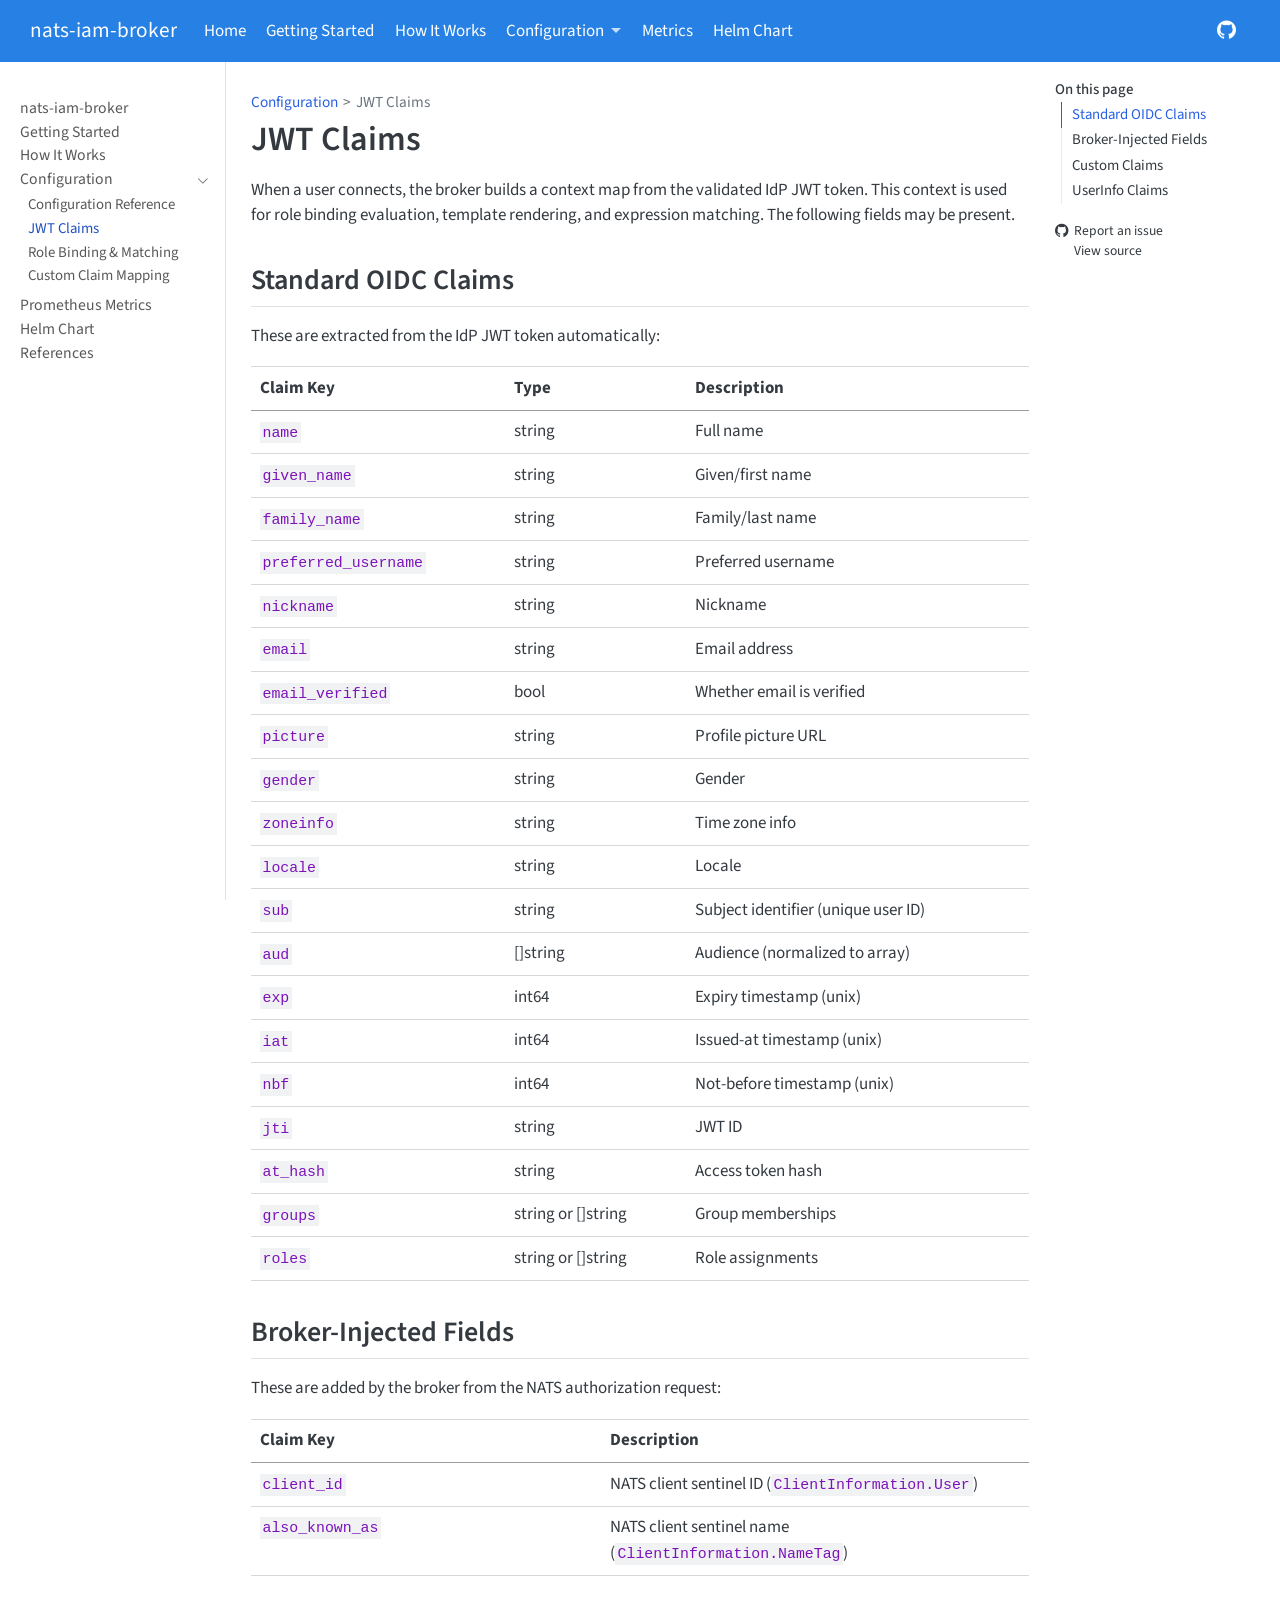
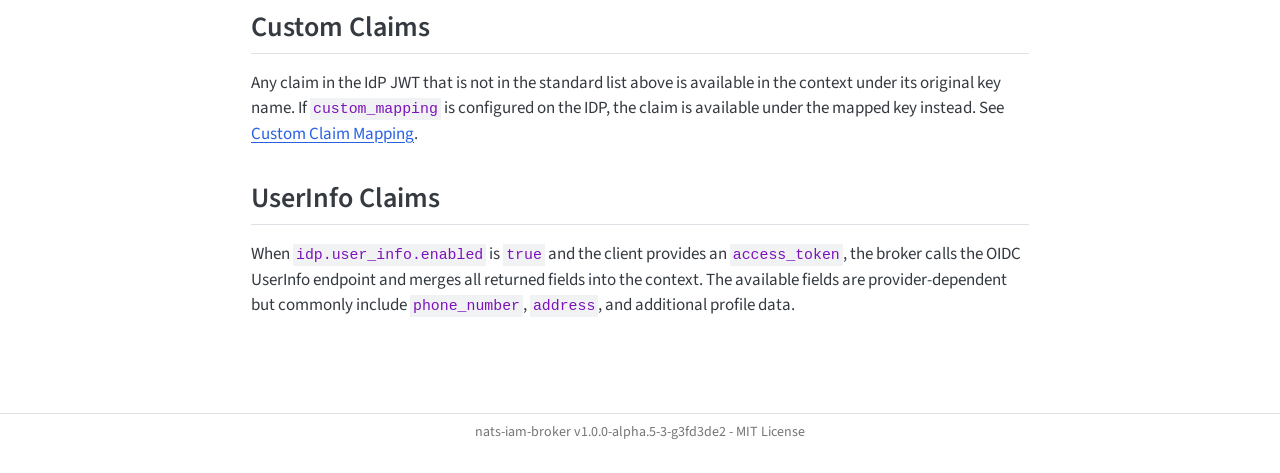
==== claims.html @ 00e57e37 "Built site for gh-pages" ====
<!DOCTYPE html>
<html xmlns="http://www.w3.org/1999/xhtml" lang="en" xml:lang="en"><head>

<meta charset="utf-8">
<meta name="generator" content="quarto-1.8.27">

<meta name="viewport" content="width=device-width, initial-scale=1.0, user-scalable=yes">


<title>JWT Claims – nats-iam-broker</title>
<style>
code{white-space: pre-wrap;}
span.smallcaps{font-variant: small-caps;}
div.columns{display: flex; gap: min(4vw, 1.5em);}
div.column{flex: auto; overflow-x: auto;}
div.hanging-indent{margin-left: 1.5em; text-indent: -1.5em;}
ul.task-list{list-style: none;}
ul.task-list li input[type="checkbox"] {
  width: 0.8em;
  margin: 0 0.8em 0.2em -1em; /* quarto-specific, see https://github.com/quarto-dev/quarto-cli/issues/4556 */ 
  vertical-align: middle;
}
</style>


<script src="site_libs/quarto-nav/quarto-nav.js"></script>
<script src="site_libs/quarto-nav/headroom.min.js"></script>
<script src="site_libs/clipboard/clipboard.min.js"></script>
<script src="site_libs/quarto-search/autocomplete.umd.js"></script>
<script src="site_libs/quarto-search/fuse.min.js"></script>
<script src="site_libs/quarto-search/quarto-search.js"></script>
<meta name="quarto:offset" content="./">
<script src="site_libs/quarto-html/quarto.js" type="module"></script>
<script src="site_libs/quarto-html/tabsets/tabsets.js" type="module"></script>
<script src="site_libs/quarto-html/axe/axe-check.js" type="module"></script>
<script src="site_libs/quarto-html/popper.min.js"></script>
<script src="site_libs/quarto-html/tippy.umd.min.js"></script>
<script src="site_libs/quarto-html/anchor.min.js"></script>
<link href="site_libs/quarto-html/tippy.css" rel="stylesheet">
<link href="site_libs/quarto-html/quarto-syntax-highlighting-ed96de9b727972fe78a7b5d16c58bf87.css" rel="stylesheet" id="quarto-text-highlighting-styles">
<script src="site_libs/bootstrap/bootstrap.min.js"></script>
<link href="site_libs/bootstrap/bootstrap-icons.css" rel="stylesheet">
<link href="site_libs/bootstrap/bootstrap-3ddb717d022fdf72ec60abd82aabce17.min.css" rel="stylesheet" append-hash="true" id="quarto-bootstrap" data-mode="light">
<script id="quarto-search-options" type="application/json">{
  "location": "navbar",
  "copy-button": false,
  "collapse-after": 3,
  "panel-placement": "end",
  "type": "overlay",
  "limit": 50,
  "keyboard-shortcut": [
    "f",
    "/",
    "s"
  ],
  "show-item-context": false,
  "language": {
    "search-no-results-text": "No results",
    "search-matching-documents-text": "matching documents",
    "search-copy-link-title": "Copy link to search",
    "search-hide-matches-text": "Hide additional matches",
    "search-more-match-text": "more match in this document",
    "search-more-matches-text": "more matches in this document",
    "search-clear-button-title": "Clear",
    "search-text-placeholder": "",
    "search-detached-cancel-button-title": "Cancel",
    "search-submit-button-title": "Submit",
    "search-label": "Search"
  }
}</script>


</head>

<body class="nav-sidebar docked nav-fixed quarto-light">

<div id="quarto-search-results"></div>
  <header id="quarto-header" class="headroom fixed-top">
    <nav class="navbar navbar-expand-lg " data-bs-theme="dark">
      <div class="navbar-container container-fluid">
      <div class="navbar-brand-container mx-auto">
    <a class="navbar-brand" href="./index.html">
    <span class="navbar-title">nats-iam-broker</span>
    </a>
  </div>
            <div id="quarto-search" class="" title="Search"></div>
          <button class="navbar-toggler" type="button" data-bs-toggle="collapse" data-bs-target="#navbarCollapse" aria-controls="navbarCollapse" role="menu" aria-expanded="false" aria-label="Toggle navigation" onclick="if (window.quartoToggleHeadroom) { window.quartoToggleHeadroom(); }">
  <span class="navbar-toggler-icon"></span>
</button>
          <div class="collapse navbar-collapse" id="navbarCollapse">
            <ul class="navbar-nav navbar-nav-scroll me-auto">
  <li class="nav-item">
    <a class="nav-link active" href="./index.html" aria-current="page"> 
<span class="menu-text">Home</span></a>
  </li>  
  <li class="nav-item">
    <a class="nav-link" href="./getting-started.html"> 
<span class="menu-text">Getting Started</span></a>
  </li>  
  <li class="nav-item">
    <a class="nav-link" href="./examples.html"> 
<span class="menu-text">How It Works</span></a>
  </li>  
  <li class="nav-item dropdown ">
    <a class="nav-link dropdown-toggle" href="#" id="nav-menu-configuration" role="link" data-bs-toggle="dropdown" aria-expanded="false">
 <span class="menu-text">Configuration</span>
    </a>
    <ul class="dropdown-menu" aria-labelledby="nav-menu-configuration">    
        <li>
    <a class="dropdown-item" href="./configuration.html">
 <span class="dropdown-text">Reference</span></a>
  </li>  
        <li>
    <a class="dropdown-item" href="./claims.html">
 <span class="dropdown-text">JWT Claims</span></a>
  </li>  
        <li>
    <a class="dropdown-item" href="./role-binding.html">
 <span class="dropdown-text">Role Binding &amp; Matching</span></a>
  </li>  
        <li>
    <a class="dropdown-item" href="./custom-claims.html">
 <span class="dropdown-text">Custom Claim Mapping</span></a>
  </li>  
    </ul>
  </li>
  <li class="nav-item">
    <a class="nav-link" href="./metrics.html"> 
<span class="menu-text">Metrics</span></a>
  </li>  
  <li class="nav-item">
    <a class="nav-link" href="./helm.html"> 
<span class="menu-text">Helm Chart</span></a>
  </li>  
</ul>
            <ul class="navbar-nav navbar-nav-scroll ms-auto">
  <li class="nav-item compact">
    <a class="nav-link" href="https://github.com/jr200/nats-iam-broker"> <i class="bi bi-github" role="img">
</i> 
<span class="menu-text"></span></a>
  </li>  
</ul>
          </div> <!-- /navcollapse -->
            <div class="quarto-navbar-tools">
</div>
      </div> <!-- /container-fluid -->
    </nav>
  <nav class="quarto-secondary-nav">
    <div class="container-fluid d-flex">
      <button type="button" class="quarto-btn-toggle btn" data-bs-toggle="collapse" role="button" data-bs-target=".quarto-sidebar-collapse-item" aria-controls="quarto-sidebar" aria-expanded="false" aria-label="Toggle sidebar navigation" onclick="if (window.quartoToggleHeadroom) { window.quartoToggleHeadroom(); }">
        <i class="bi bi-layout-text-sidebar-reverse"></i>
      </button>
        <nav class="quarto-page-breadcrumbs" aria-label="breadcrumb"><ol class="breadcrumb"><li class="breadcrumb-item"><a href="./configuration.html">Configuration</a></li><li class="breadcrumb-item"><a href="./claims.html">JWT Claims</a></li></ol></nav>
        <a class="flex-grow-1" role="navigation" data-bs-toggle="collapse" data-bs-target=".quarto-sidebar-collapse-item" aria-controls="quarto-sidebar" aria-expanded="false" aria-label="Toggle sidebar navigation" onclick="if (window.quartoToggleHeadroom) { window.quartoToggleHeadroom(); }">      
        </a>
    </div>
  </nav>
</header>
<!-- content -->
<div id="quarto-content" class="quarto-container page-columns page-rows-contents page-layout-article page-navbar">
<!-- sidebar -->
  <nav id="quarto-sidebar" class="sidebar collapse collapse-horizontal quarto-sidebar-collapse-item sidebar-navigation docked overflow-auto">
    <div class="sidebar-menu-container"> 
    <ul class="list-unstyled mt-1">
        <li class="sidebar-item">
  <div class="sidebar-item-container"> 
  <a href="./index.html" class="sidebar-item-text sidebar-link">
 <span class="menu-text">nats-iam-broker</span></a>
  </div>
</li>
        <li class="sidebar-item">
  <div class="sidebar-item-container"> 
  <a href="./getting-started.html" class="sidebar-item-text sidebar-link">
 <span class="menu-text">Getting Started</span></a>
  </div>
</li>
        <li class="sidebar-item">
  <div class="sidebar-item-container"> 
  <a href="./examples.html" class="sidebar-item-text sidebar-link">
 <span class="menu-text">How It Works</span></a>
  </div>
</li>
        <li class="sidebar-item sidebar-item-section">
      <div class="sidebar-item-container"> 
            <a class="sidebar-item-text sidebar-link text-start" data-bs-toggle="collapse" data-bs-target="#quarto-sidebar-section-1" role="navigation" aria-expanded="true">
 <span class="menu-text">Configuration</span></a>
          <a class="sidebar-item-toggle text-start" data-bs-toggle="collapse" data-bs-target="#quarto-sidebar-section-1" role="navigation" aria-expanded="true" aria-label="Toggle section">
            <i class="bi bi-chevron-right ms-2"></i>
          </a> 
      </div>
      <ul id="quarto-sidebar-section-1" class="collapse list-unstyled sidebar-section depth1 show">  
          <li class="sidebar-item">
  <div class="sidebar-item-container"> 
  <a href="./configuration.html" class="sidebar-item-text sidebar-link">
 <span class="menu-text">Configuration Reference</span></a>
  </div>
</li>
          <li class="sidebar-item">
  <div class="sidebar-item-container"> 
  <a href="./claims.html" class="sidebar-item-text sidebar-link active">
 <span class="menu-text">JWT Claims</span></a>
  </div>
</li>
          <li class="sidebar-item">
  <div class="sidebar-item-container"> 
  <a href="./role-binding.html" class="sidebar-item-text sidebar-link">
 <span class="menu-text">Role Binding &amp; Matching</span></a>
  </div>
</li>
          <li class="sidebar-item">
  <div class="sidebar-item-container"> 
  <a href="./custom-claims.html" class="sidebar-item-text sidebar-link">
 <span class="menu-text">Custom Claim Mapping</span></a>
  </div>
</li>
      </ul>
  </li>
        <li class="sidebar-item">
  <div class="sidebar-item-container"> 
  <a href="./metrics.html" class="sidebar-item-text sidebar-link">
 <span class="menu-text">Prometheus Metrics</span></a>
  </div>
</li>
        <li class="sidebar-item">
  <div class="sidebar-item-container"> 
  <a href="./helm.html" class="sidebar-item-text sidebar-link">
 <span class="menu-text">Helm Chart</span></a>
  </div>
</li>
        <li class="sidebar-item">
  <div class="sidebar-item-container"> 
  <a href="./references.html" class="sidebar-item-text sidebar-link">
 <span class="menu-text">References</span></a>
  </div>
</li>
    </ul>
    </div>
</nav>
<div id="quarto-sidebar-glass" class="quarto-sidebar-collapse-item" data-bs-toggle="collapse" data-bs-target=".quarto-sidebar-collapse-item"></div>
<!-- margin-sidebar -->
    <div id="quarto-margin-sidebar" class="sidebar margin-sidebar">
        <nav id="TOC" role="doc-toc" class="toc-active">
    <h2 id="toc-title">On this page</h2>
   
  <ul>
  <li><a href="#standard-oidc-claims" id="toc-standard-oidc-claims" class="nav-link active" data-scroll-target="#standard-oidc-claims">Standard OIDC Claims</a></li>
  <li><a href="#broker-injected-fields" id="toc-broker-injected-fields" class="nav-link" data-scroll-target="#broker-injected-fields">Broker-Injected Fields</a></li>
  <li><a href="#custom-claims" id="toc-custom-claims" class="nav-link" data-scroll-target="#custom-claims">Custom Claims</a></li>
  <li><a href="#userinfo-claims" id="toc-userinfo-claims" class="nav-link" data-scroll-target="#userinfo-claims">UserInfo Claims</a></li>
  </ul>
<div class="toc-actions"><ul><li><a href="https://github.com/jr200/nats-iam-broker/issues/new" class="toc-action"><i class="bi bi-github"></i>Report an issue</a></li><li><a href="https://github.com/jr200/nats-iam-broker/blob/main/claims.qmd" class="toc-action"><i class="bi empty"></i>View source</a></li></ul></div></nav>
    </div>
<!-- main -->
<main class="content" id="quarto-document-content">

<header id="title-block-header" class="quarto-title-block default"><nav class="quarto-page-breadcrumbs quarto-title-breadcrumbs d-none d-lg-block" aria-label="breadcrumb"><ol class="breadcrumb"><li class="breadcrumb-item"><a href="./configuration.html">Configuration</a></li><li class="breadcrumb-item"><a href="./claims.html">JWT Claims</a></li></ol></nav>
<div class="quarto-title">
<h1 class="title">JWT Claims</h1>
</div>



<div class="quarto-title-meta">

    
  
    
  </div>
  


</header>


<p>When a user connects, the broker builds a context map from the validated IdP JWT token. This context is used for role binding evaluation, template rendering, and expression matching. The following fields may be present.</p>
<section id="standard-oidc-claims" class="level2">
<h2 class="anchored" data-anchor-id="standard-oidc-claims">Standard OIDC Claims</h2>
<p>These are extracted from the IdP JWT token automatically:</p>
<table class="caption-top table">
<thead>
<tr class="header">
<th>Claim Key</th>
<th>Type</th>
<th>Description</th>
</tr>
</thead>
<tbody>
<tr class="odd">
<td><code>name</code></td>
<td>string</td>
<td>Full name</td>
</tr>
<tr class="even">
<td><code>given_name</code></td>
<td>string</td>
<td>Given/first name</td>
</tr>
<tr class="odd">
<td><code>family_name</code></td>
<td>string</td>
<td>Family/last name</td>
</tr>
<tr class="even">
<td><code>preferred_username</code></td>
<td>string</td>
<td>Preferred username</td>
</tr>
<tr class="odd">
<td><code>nickname</code></td>
<td>string</td>
<td>Nickname</td>
</tr>
<tr class="even">
<td><code>email</code></td>
<td>string</td>
<td>Email address</td>
</tr>
<tr class="odd">
<td><code>email_verified</code></td>
<td>bool</td>
<td>Whether email is verified</td>
</tr>
<tr class="even">
<td><code>picture</code></td>
<td>string</td>
<td>Profile picture URL</td>
</tr>
<tr class="odd">
<td><code>gender</code></td>
<td>string</td>
<td>Gender</td>
</tr>
<tr class="even">
<td><code>zoneinfo</code></td>
<td>string</td>
<td>Time zone info</td>
</tr>
<tr class="odd">
<td><code>locale</code></td>
<td>string</td>
<td>Locale</td>
</tr>
<tr class="even">
<td><code>sub</code></td>
<td>string</td>
<td>Subject identifier (unique user ID)</td>
</tr>
<tr class="odd">
<td><code>aud</code></td>
<td>[]string</td>
<td>Audience (normalized to array)</td>
</tr>
<tr class="even">
<td><code>exp</code></td>
<td>int64</td>
<td>Expiry timestamp (unix)</td>
</tr>
<tr class="odd">
<td><code>iat</code></td>
<td>int64</td>
<td>Issued-at timestamp (unix)</td>
</tr>
<tr class="even">
<td><code>nbf</code></td>
<td>int64</td>
<td>Not-before timestamp (unix)</td>
</tr>
<tr class="odd">
<td><code>jti</code></td>
<td>string</td>
<td>JWT ID</td>
</tr>
<tr class="even">
<td><code>at_hash</code></td>
<td>string</td>
<td>Access token hash</td>
</tr>
<tr class="odd">
<td><code>groups</code></td>
<td>string or []string</td>
<td>Group memberships</td>
</tr>
<tr class="even">
<td><code>roles</code></td>
<td>string or []string</td>
<td>Role assignments</td>
</tr>
</tbody>
</table>
</section>
<section id="broker-injected-fields" class="level2">
<h2 class="anchored" data-anchor-id="broker-injected-fields">Broker-Injected Fields</h2>
<p>These are added by the broker from the NATS authorization request:</p>
<table class="caption-top table">
<colgroup>
<col style="width: 45%">
<col style="width: 55%">
</colgroup>
<thead>
<tr class="header">
<th>Claim Key</th>
<th>Description</th>
</tr>
</thead>
<tbody>
<tr class="odd">
<td><code>client_id</code></td>
<td>NATS client sentinel ID (<code>ClientInformation.User</code>)</td>
</tr>
<tr class="even">
<td><code>also_known_as</code></td>
<td>NATS client sentinel name (<code>ClientInformation.NameTag</code>)</td>
</tr>
</tbody>
</table>
</section>
<section id="custom-claims" class="level2">
<h2 class="anchored" data-anchor-id="custom-claims">Custom Claims</h2>
<p>Any claim in the IdP JWT that is not in the standard list above is available in the context under its original key name. If <code>custom_mapping</code> is configured on the IDP, the claim is available under the mapped key instead. See <a href="./custom-claims.html">Custom Claim Mapping</a>.</p>
</section>
<section id="userinfo-claims" class="level2">
<h2 class="anchored" data-anchor-id="userinfo-claims">UserInfo Claims</h2>
<p>When <code>idp.user_info.enabled</code> is <code>true</code> and the client provides an <code>access_token</code>, the broker calls the OIDC UserInfo endpoint and merges all returned fields into the context. The available fields are provider-dependent but commonly include <code>phone_number</code>, <code>address</code>, and additional profile data.</p>


</section>

</main> <!-- /main -->
<script id="quarto-html-after-body" type="application/javascript">
  window.document.addEventListener("DOMContentLoaded", function (event) {
    const icon = "";
    const anchorJS = new window.AnchorJS();
    anchorJS.options = {
      placement: 'right',
      icon: icon
    };
    anchorJS.add('.anchored');
    const isCodeAnnotation = (el) => {
      for (const clz of el.classList) {
        if (clz.startsWith('code-annotation-')) {                     
          return true;
        }
      }
      return false;
    }
    const onCopySuccess = function(e) {
      // button target
      const button = e.trigger;
      // don't keep focus
      button.blur();
      // flash "checked"
      button.classList.add('code-copy-button-checked');
      var currentTitle = button.getAttribute("title");
      button.setAttribute("title", "Copied!");
      let tooltip;
      if (window.bootstrap) {
        button.setAttribute("data-bs-toggle", "tooltip");
        button.setAttribute("data-bs-placement", "left");
        button.setAttribute("data-bs-title", "Copied!");
        tooltip = new bootstrap.Tooltip(button, 
          { trigger: "manual", 
            customClass: "code-copy-button-tooltip",
            offset: [0, -8]});
        tooltip.show();    
      }
      setTimeout(function() {
        if (tooltip) {
          tooltip.hide();
          button.removeAttribute("data-bs-title");
          button.removeAttribute("data-bs-toggle");
          button.removeAttribute("data-bs-placement");
        }
        button.setAttribute("title", currentTitle);
        button.classList.remove('code-copy-button-checked');
      }, 1000);
      // clear code selection
      e.clearSelection();
    }
    const getTextToCopy = function(trigger) {
      const outerScaffold = trigger.parentElement.cloneNode(true);
      const codeEl = outerScaffold.querySelector('code');
      for (const childEl of codeEl.children) {
        if (isCodeAnnotation(childEl)) {
          childEl.remove();
        }
      }
      return codeEl.innerText;
    }
    const clipboard = new window.ClipboardJS('.code-copy-button:not([data-in-quarto-modal])', {
      text: getTextToCopy
    });
    clipboard.on('success', onCopySuccess);
    if (window.document.getElementById('quarto-embedded-source-code-modal')) {
      const clipboardModal = new window.ClipboardJS('.code-copy-button[data-in-quarto-modal]', {
        text: getTextToCopy,
        container: window.document.getElementById('quarto-embedded-source-code-modal')
      });
      clipboardModal.on('success', onCopySuccess);
    }
      var localhostRegex = new RegExp(/^(?:http|https):\/\/localhost\:?[0-9]*\//);
      var mailtoRegex = new RegExp(/^mailto:/);
        var filterRegex = new RegExp("https:\/\/jr200\.github\.io\/nats-iam-broker\/");
      var isInternal = (href) => {
          return filterRegex.test(href) || localhostRegex.test(href) || mailtoRegex.test(href);
      }
      // Inspect non-navigation links and adorn them if external
     var links = window.document.querySelectorAll('a[href]:not(.nav-link):not(.navbar-brand):not(.toc-action):not(.sidebar-link):not(.sidebar-item-toggle):not(.pagination-link):not(.no-external):not([aria-hidden]):not(.dropdown-item):not(.quarto-navigation-tool):not(.about-link)');
      for (var i=0; i<links.length; i++) {
        const link = links[i];
        if (!isInternal(link.href)) {
          // undo the damage that might have been done by quarto-nav.js in the case of
          // links that we want to consider external
          if (link.dataset.originalHref !== undefined) {
            link.href = link.dataset.originalHref;
          }
        }
      }
    function tippyHover(el, contentFn, onTriggerFn, onUntriggerFn) {
      const config = {
        allowHTML: true,
        maxWidth: 500,
        delay: 100,
        arrow: false,
        appendTo: function(el) {
            return el.parentElement;
        },
        interactive: true,
        interactiveBorder: 10,
        theme: 'quarto',
        placement: 'bottom-start',
      };
      if (contentFn) {
        config.content = contentFn;
      }
      if (onTriggerFn) {
        config.onTrigger = onTriggerFn;
      }
      if (onUntriggerFn) {
        config.onUntrigger = onUntriggerFn;
      }
      window.tippy(el, config); 
    }
    const noterefs = window.document.querySelectorAll('a[role="doc-noteref"]');
    for (var i=0; i<noterefs.length; i++) {
      const ref = noterefs[i];
      tippyHover(ref, function() {
        // use id or data attribute instead here
        let href = ref.getAttribute('data-footnote-href') || ref.getAttribute('href');
        try { href = new URL(href).hash; } catch {}
        const id = href.replace(/^#\/?/, "");
        const note = window.document.getElementById(id);
        if (note) {
          return note.innerHTML;
        } else {
          return "";
        }
      });
    }
    const xrefs = window.document.querySelectorAll('a.quarto-xref');
    const processXRef = (id, note) => {
      // Strip column container classes
      const stripColumnClz = (el) => {
        el.classList.remove("page-full", "page-columns");
        if (el.children) {
          for (const child of el.children) {
            stripColumnClz(child);
          }
        }
      }
      stripColumnClz(note)
      if (id === null || id.startsWith('sec-')) {
        // Special case sections, only their first couple elements
        const container = document.createElement("div");
        if (note.children && note.children.length > 2) {
          container.appendChild(note.children[0].cloneNode(true));
          for (let i = 1; i < note.children.length; i++) {
            const child = note.children[i];
            if (child.tagName === "P" && child.innerText === "") {
              continue;
            } else {
              container.appendChild(child.cloneNode(true));
              break;
            }
          }
          if (window.Quarto?.typesetMath) {
            window.Quarto.typesetMath(container);
          }
          return container.innerHTML
        } else {
          if (window.Quarto?.typesetMath) {
            window.Quarto.typesetMath(note);
          }
          return note.innerHTML;
        }
      } else {
        // Remove any anchor links if they are present
        const anchorLink = note.querySelector('a.anchorjs-link');
        if (anchorLink) {
          anchorLink.remove();
        }
        if (window.Quarto?.typesetMath) {
          window.Quarto.typesetMath(note);
        }
        if (note.classList.contains("callout")) {
          return note.outerHTML;
        } else {
          return note.innerHTML;
        }
      }
    }
    for (var i=0; i<xrefs.length; i++) {
      const xref = xrefs[i];
      tippyHover(xref, undefined, function(instance) {
        instance.disable();
        let url = xref.getAttribute('href');
        let hash = undefined; 
        if (url.startsWith('#')) {
          hash = url;
        } else {
          try { hash = new URL(url).hash; } catch {}
        }
        if (hash) {
          const id = hash.replace(/^#\/?/, "");
          const note = window.document.getElementById(id);
          if (note !== null) {
            try {
              const html = processXRef(id, note.cloneNode(true));
              instance.setContent(html);
            } finally {
              instance.enable();
              instance.show();
            }
          } else {
            // See if we can fetch this
            fetch(url.split('#')[0])
            .then(res => res.text())
            .then(html => {
              const parser = new DOMParser();
              const htmlDoc = parser.parseFromString(html, "text/html");
              const note = htmlDoc.getElementById(id);
              if (note !== null) {
                const html = processXRef(id, note);
                instance.setContent(html);
              } 
            }).finally(() => {
              instance.enable();
              instance.show();
            });
          }
        } else {
          // See if we can fetch a full url (with no hash to target)
          // This is a special case and we should probably do some content thinning / targeting
          fetch(url)
          .then(res => res.text())
          .then(html => {
            const parser = new DOMParser();
            const htmlDoc = parser.parseFromString(html, "text/html");
            const note = htmlDoc.querySelector('main.content');
            if (note !== null) {
              // This should only happen for chapter cross references
              // (since there is no id in the URL)
              // remove the first header
              if (note.children.length > 0 && note.children[0].tagName === "HEADER") {
                note.children[0].remove();
              }
              const html = processXRef(null, note);
              instance.setContent(html);
            } 
          }).finally(() => {
            instance.enable();
            instance.show();
          });
        }
      }, function(instance) {
      });
    }
        let selectedAnnoteEl;
        const selectorForAnnotation = ( cell, annotation) => {
          let cellAttr = 'data-code-cell="' + cell + '"';
          let lineAttr = 'data-code-annotation="' +  annotation + '"';
          const selector = 'span[' + cellAttr + '][' + lineAttr + ']';
          return selector;
        }
        const selectCodeLines = (annoteEl) => {
          const doc = window.document;
          const targetCell = annoteEl.getAttribute("data-target-cell");
          const targetAnnotation = annoteEl.getAttribute("data-target-annotation");
          const annoteSpan = window.document.querySelector(selectorForAnnotation(targetCell, targetAnnotation));
          const lines = annoteSpan.getAttribute("data-code-lines").split(",");
          const lineIds = lines.map((line) => {
            return targetCell + "-" + line;
          })
          let top = null;
          let height = null;
          let parent = null;
          if (lineIds.length > 0) {
              //compute the position of the single el (top and bottom and make a div)
              const el = window.document.getElementById(lineIds[0]);
              top = el.offsetTop;
              height = el.offsetHeight;
              parent = el.parentElement.parentElement;
            if (lineIds.length > 1) {
              const lastEl = window.document.getElementById(lineIds[lineIds.length - 1]);
              const bottom = lastEl.offsetTop + lastEl.offsetHeight;
              height = bottom - top;
            }
            if (top !== null && height !== null && parent !== null) {
              // cook up a div (if necessary) and position it 
              let div = window.document.getElementById("code-annotation-line-highlight");
              if (div === null) {
                div = window.document.createElement("div");
                div.setAttribute("id", "code-annotation-line-highlight");
                div.style.position = 'absolute';
                parent.appendChild(div);
              }
              div.style.top = top - 2 + "px";
              div.style.height = height + 4 + "px";
              div.style.left = 0;
              let gutterDiv = window.document.getElementById("code-annotation-line-highlight-gutter");
              if (gutterDiv === null) {
                gutterDiv = window.document.createElement("div");
                gutterDiv.setAttribute("id", "code-annotation-line-highlight-gutter");
                gutterDiv.style.position = 'absolute';
                const codeCell = window.document.getElementById(targetCell);
                const gutter = codeCell.querySelector('.code-annotation-gutter');
                gutter.appendChild(gutterDiv);
              }
              gutterDiv.style.top = top - 2 + "px";
              gutterDiv.style.height = height + 4 + "px";
            }
            selectedAnnoteEl = annoteEl;
          }
        };
        const unselectCodeLines = () => {
          const elementsIds = ["code-annotation-line-highlight", "code-annotation-line-highlight-gutter"];
          elementsIds.forEach((elId) => {
            const div = window.document.getElementById(elId);
            if (div) {
              div.remove();
            }
          });
          selectedAnnoteEl = undefined;
        };
          // Handle positioning of the toggle
      window.addEventListener(
        "resize",
        throttle(() => {
          elRect = undefined;
          if (selectedAnnoteEl) {
            selectCodeLines(selectedAnnoteEl);
          }
        }, 10)
      );
      function throttle(fn, ms) {
      let throttle = false;
      let timer;
        return (...args) => {
          if(!throttle) { // first call gets through
              fn.apply(this, args);
              throttle = true;
          } else { // all the others get throttled
              if(timer) clearTimeout(timer); // cancel #2
              timer = setTimeout(() => {
                fn.apply(this, args);
                timer = throttle = false;
              }, ms);
          }
        };
      }
        // Attach click handler to the DT
        const annoteDls = window.document.querySelectorAll('dt[data-target-cell]');
        for (const annoteDlNode of annoteDls) {
          annoteDlNode.addEventListener('click', (event) => {
            const clickedEl = event.target;
            if (clickedEl !== selectedAnnoteEl) {
              unselectCodeLines();
              const activeEl = window.document.querySelector('dt[data-target-cell].code-annotation-active');
              if (activeEl) {
                activeEl.classList.remove('code-annotation-active');
              }
              selectCodeLines(clickedEl);
              clickedEl.classList.add('code-annotation-active');
            } else {
              // Unselect the line
              unselectCodeLines();
              clickedEl.classList.remove('code-annotation-active');
            }
          });
        }
    const findCites = (el) => {
      const parentEl = el.parentElement;
      if (parentEl) {
        const cites = parentEl.dataset.cites;
        if (cites) {
          return {
            el,
            cites: cites.split(' ')
          };
        } else {
          return findCites(el.parentElement)
        }
      } else {
        return undefined;
      }
    };
    var bibliorefs = window.document.querySelectorAll('a[role="doc-biblioref"]');
    for (var i=0; i<bibliorefs.length; i++) {
      const ref = bibliorefs[i];
      const citeInfo = findCites(ref);
      if (citeInfo) {
        tippyHover(citeInfo.el, function() {
          var popup = window.document.createElement('div');
          citeInfo.cites.forEach(function(cite) {
            var citeDiv = window.document.createElement('div');
            citeDiv.classList.add('hanging-indent');
            citeDiv.classList.add('csl-entry');
            var biblioDiv = window.document.getElementById('ref-' + cite);
            if (biblioDiv) {
              citeDiv.innerHTML = biblioDiv.innerHTML;
            }
            popup.appendChild(citeDiv);
          });
          return popup.innerHTML;
        });
      }
    }
  });
  </script>
</div> <!-- /content -->
<footer class="footer">
  <div class="nav-footer">
    <div class="nav-footer-left">
      &nbsp;
    </div>   
    <div class="nav-footer-center">
<p>nats-iam-broker v1.0.0-alpha.5-3-g3fd3de2 - MIT License</p>
<div class="toc-actions d-sm-block d-md-none"><ul><li><a href="https://github.com/jr200/nats-iam-broker/issues/new" class="toc-action"><i class="bi bi-github"></i>Report an issue</a></li><li><a href="https://github.com/jr200/nats-iam-broker/blob/main/claims.qmd" class="toc-action"><i class="bi empty"></i>View source</a></li></ul></div></div>
    <div class="nav-footer-right">
      &nbsp;
    </div>
  </div>
</footer>




</body></html>
---- site_libs/quarto-html/tippy.css ----
.tippy-box[data-animation=fade][data-state=hidden]{opacity:0}[data-tippy-root]{max-width:calc(100vw - 10px)}.tippy-box{position:relative;background-color:#333;color:#fff;border-radius:4px;font-size:14px;line-height:1.4;white-space:normal;outline:0;transition-property:transform,visibility,opacity}.tippy-box[data-placement^=top]>.tippy-arrow{bottom:0}.tippy-box[data-placement^=top]>.tippy-arrow:before{bottom:-7px;left:0;border-width:8px 8px 0;border-top-color:initial;transform-origin:center top}.tippy-box[data-placement^=bottom]>.tippy-arrow{top:0}.tippy-box[data-placement^=bottom]>.tippy-arrow:before{top:-7px;left:0;border-width:0 8px 8px;border-bottom-color:initial;transform-origin:center bottom}.tippy-box[data-placement^=left]>.tippy-arrow{right:0}.tippy-box[data-placement^=left]>.tippy-arrow:before{border-width:8px 0 8px 8px;border-left-color:initial;right:-7px;transform-origin:center left}.tippy-box[data-placement^=right]>.tippy-arrow{left:0}.tippy-box[data-placement^=right]>.tippy-arrow:before{left:-7px;border-width:8px 8px 8px 0;border-right-color:initial;transform-origin:center right}.tippy-box[data-inertia][data-state=visible]{transition-timing-function:cubic-bezier(.54,1.5,.38,1.11)}.tippy-arrow{width:16px;height:16px;color:#333}.tippy-arrow:before{content:"";position:absolute;border-color:transparent;border-style:solid}.tippy-content{position:relative;padding:5px 9px;z-index:1}
---- site_libs/quarto-html/quarto-syntax-highlighting-ed96de9b727972fe78a7b5d16c58bf87.css ----
/* quarto syntax highlight colors */
:root {
  --quarto-hl-ot-color: #003B4F;
  --quarto-hl-at-color: #657422;
  --quarto-hl-ss-color: #20794D;
  --quarto-hl-an-color: #5E5E5E;
  --quarto-hl-fu-color: #4758AB;
  --quarto-hl-st-color: #20794D;
  --quarto-hl-cf-color: #003B4F;
  --quarto-hl-op-color: #5E5E5E;
  --quarto-hl-er-color: #AD0000;
  --quarto-hl-bn-color: #AD0000;
  --quarto-hl-al-color: #AD0000;
  --quarto-hl-va-color: #111111;
  --quarto-hl-bu-color: inherit;
  --quarto-hl-ex-color: inherit;
  --quarto-hl-pp-color: #AD0000;
  --quarto-hl-in-color: #5E5E5E;
  --quarto-hl-vs-color: #20794D;
  --quarto-hl-wa-color: #5E5E5E;
  --quarto-hl-do-color: #5E5E5E;
  --quarto-hl-im-color: #00769E;
  --quarto-hl-ch-color: #20794D;
  --quarto-hl-dt-color: #AD0000;
  --quarto-hl-fl-color: #AD0000;
  --quarto-hl-co-color: #5E5E5E;
  --quarto-hl-cv-color: #5E5E5E;
  --quarto-hl-cn-color: #8f5902;
  --quarto-hl-sc-color: #5E5E5E;
  --quarto-hl-dv-color: #AD0000;
  --quarto-hl-kw-color: #003B4F;
}

/* other quarto variables */
:root {
  --quarto-font-monospace: SFMono-Regular, Menlo, Monaco, Consolas, "Liberation Mono", "Courier New", monospace;
}

/* syntax highlight based on Pandoc's rules */
pre > code.sourceCode > span {
  color: #003B4F;
}

code.sourceCode > span {
  color: #003B4F;
}

div.sourceCode,
div.sourceCode pre.sourceCode {
  color: #003B4F;
}

/* Normal */
code span {
  color: #003B4F;
}

/* Alert */
code span.al {
  color: #AD0000;
  font-style: inherit;
}

/* Annotation */
code span.an {
  color: #5E5E5E;
  font-style: inherit;
}

/* Attribute */
code span.at {
  color: #657422;
  font-style: inherit;
}

/* BaseN */
code span.bn {
  color: #AD0000;
  font-style: inherit;
}

/* BuiltIn */
code span.bu {
  font-style: inherit;
}

/* ControlFlow */
code span.cf {
  color: #003B4F;
  font-weight: bold;
  font-style: inherit;
}

/* Char */
code span.ch {
  color: #20794D;
  font-style: inherit;
}

/* Constant */
code span.cn {
  color: #8f5902;
  font-style: inherit;
}

/* Comment */
code span.co {
  color: #5E5E5E;
  font-style: inherit;
}

/* CommentVar */
code span.cv {
  color: #5E5E5E;
  font-style: italic;
}

/* Documentation */
code span.do {
  color: #5E5E5E;
  font-style: italic;
}

/* DataType */
code span.dt {
  color: #AD0000;
  font-style: inherit;
}

/* DecVal */
code span.dv {
  color: #AD0000;
  font-style: inherit;
}

/* Error */
code span.er {
  color: #AD0000;
  font-style: inherit;
}

/* Extension */
code span.ex {
  font-style: inherit;
}

/* Float */
code span.fl {
  color: #AD0000;
  font-style: inherit;
}

/* Function */
code span.fu {
  color: #4758AB;
  font-style: inherit;
}

/* Import */
code span.im {
  color: #00769E;
  font-style: inherit;
}

/* Information */
code span.in {
  color: #5E5E5E;
  font-style: inherit;
}

/* Keyword */
code span.kw {
  color: #003B4F;
  font-weight: bold;
  font-style: inherit;
}

/* Operator */
code span.op {
  color: #5E5E5E;
  font-style: inherit;
}

/* Other */
code span.ot {
  color: #003B4F;
  font-style: inherit;
}

/* Preprocessor */
code span.pp {
  color: #AD0000;
  font-style: inherit;
}

/* SpecialChar */
code span.sc {
  color: #5E5E5E;
  font-style: inherit;
}

/* SpecialString */
code span.ss {
  color: #20794D;
  font-style: inherit;
}

/* String */
code span.st {
  color: #20794D;
  font-style: inherit;
}

/* Variable */
code span.va {
  color: #111111;
  font-style: inherit;
}

/* VerbatimString */
code span.vs {
  color: #20794D;
  font-style: inherit;
}

/* Warning */
code span.wa {
  color: #5E5E5E;
  font-style: italic;
}

.prevent-inlining {
  content: "</";
}

/*# sourceMappingURL=0920dd6d7437995b8cdf7429764427b1.css.map */
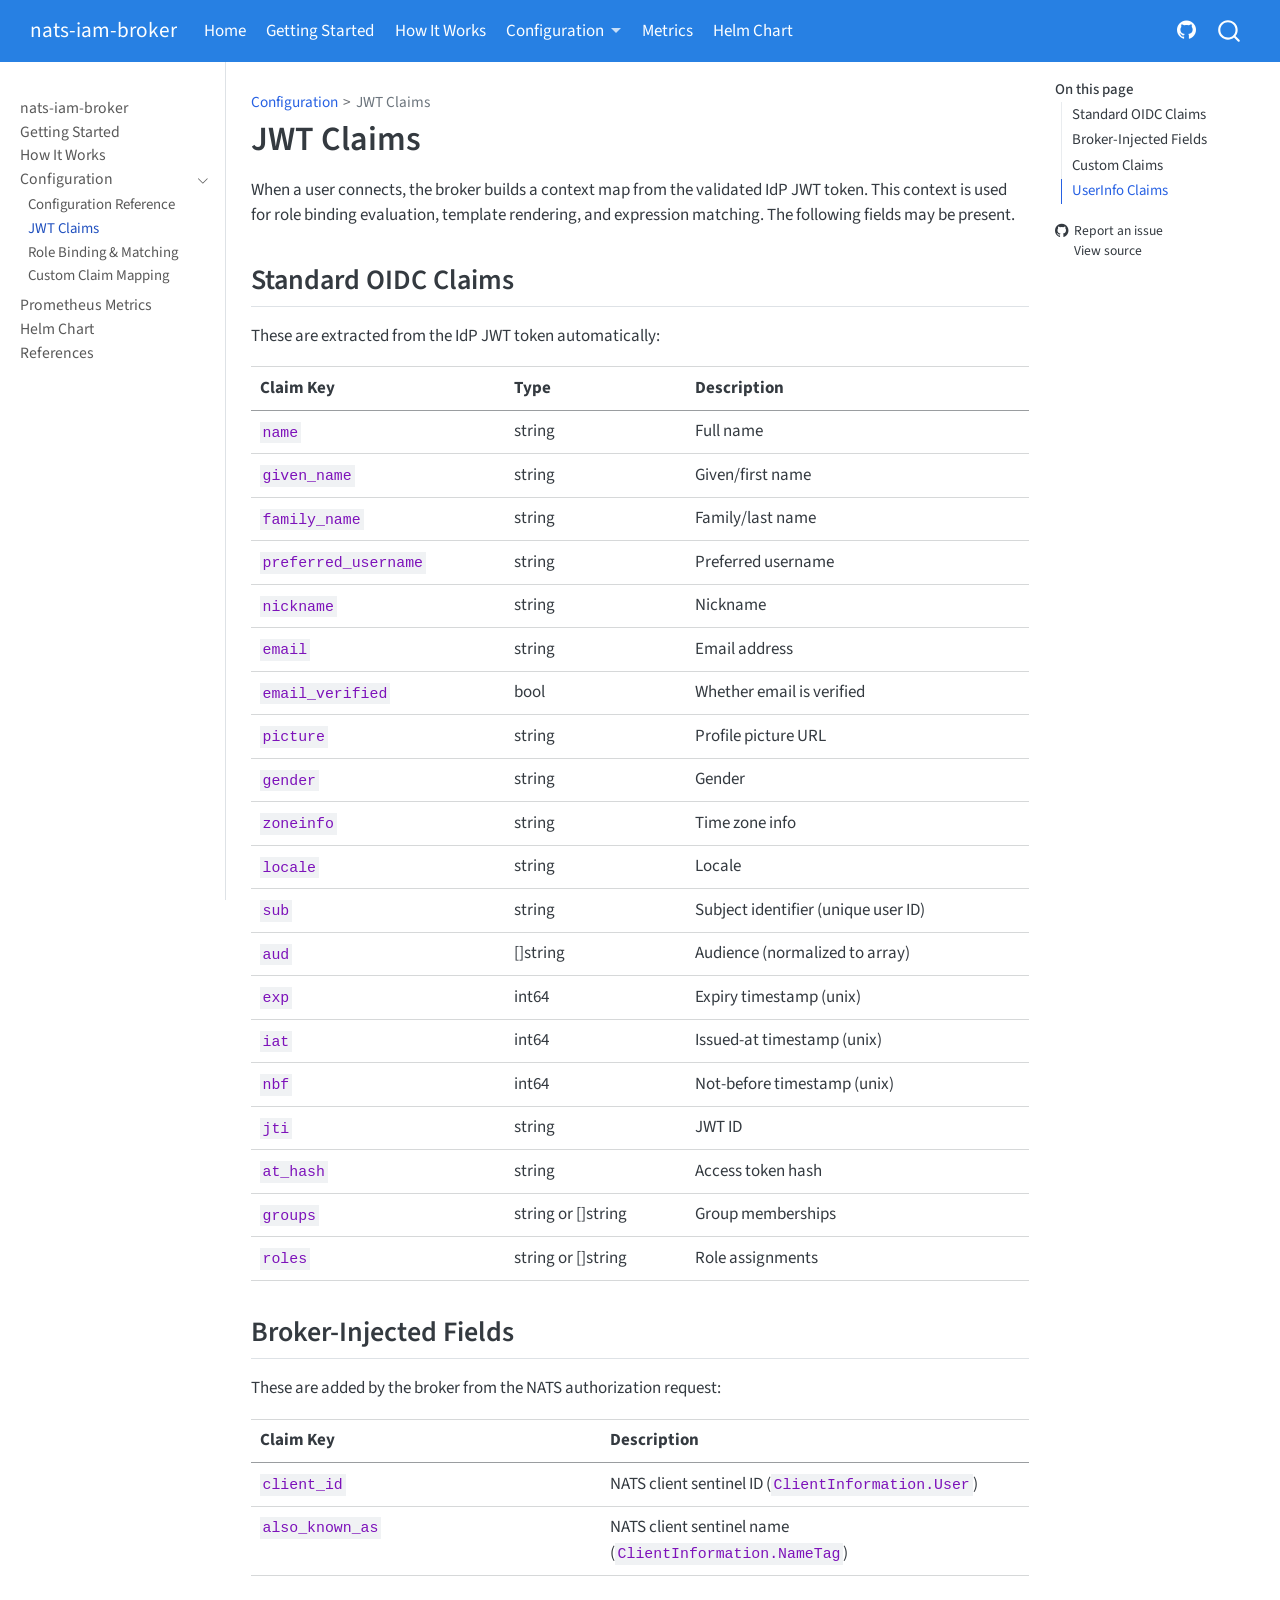
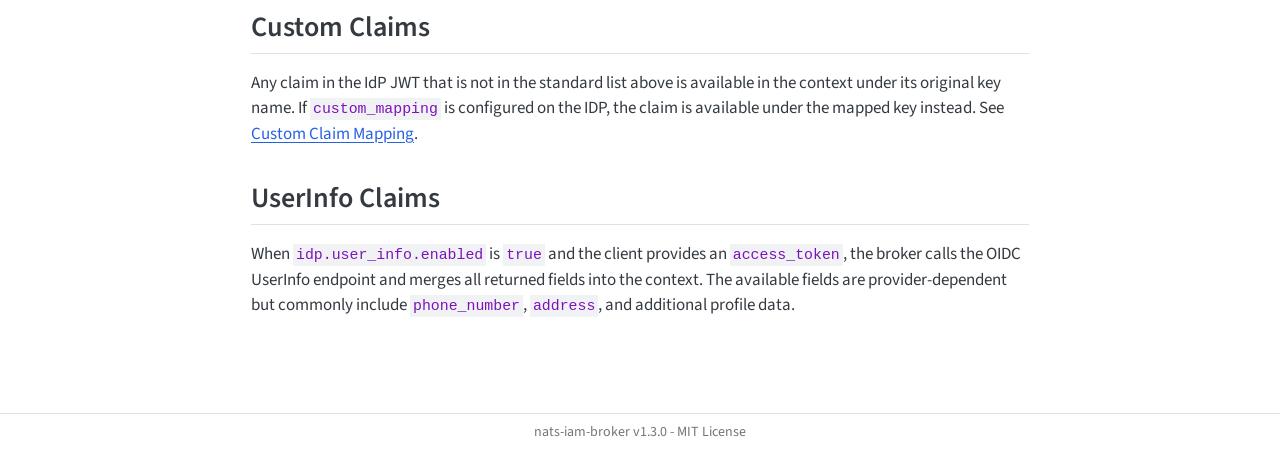
==== commit 704d876d: "Built site for gh-pages" ====
--- a/claims.html
+++ b/claims.html
@@ -2,13 +2,16 @@
 <html xmlns="http://www.w3.org/1999/xhtml" lang="en" xml:lang="en"><head>
 
 <meta charset="utf-8">
-<meta name="generator" content="quarto-1.8.27">
+<meta name="generator" content="quarto-1.9.37">
 
 <meta name="viewport" content="width=device-width, initial-scale=1.0, user-scalable=yes">
 
 
 <title>JWT Claims – nats-iam-broker</title>
 <style>
+/* Default styles provided by pandoc.
+** See https://pandoc.org/MANUAL.html#variables-for-html for config info.
+*/
 code{white-space: pre-wrap;}
 span.smallcaps{font-variant: small-caps;}
 div.columns{display: flex; gap: min(4vw, 1.5em);}
@@ -32,15 +35,14 @@
 <meta name="quarto:offset" content="./">
 <script src="site_libs/quarto-html/quarto.js" type="module"></script>
 <script src="site_libs/quarto-html/tabsets/tabsets.js" type="module"></script>
-<script src="site_libs/quarto-html/axe/axe-check.js" type="module"></script>
 <script src="site_libs/quarto-html/popper.min.js"></script>
 <script src="site_libs/quarto-html/tippy.umd.min.js"></script>
 <script src="site_libs/quarto-html/anchor.min.js"></script>
 <link href="site_libs/quarto-html/tippy.css" rel="stylesheet">
-<link href="site_libs/quarto-html/quarto-syntax-highlighting-ed96de9b727972fe78a7b5d16c58bf87.css" rel="stylesheet" id="quarto-text-highlighting-styles">
+<link href="site_libs/quarto-html/quarto-syntax-highlighting-7f8f88aac4f3542376d5c11b86a4c14d.css" rel="stylesheet" id="quarto-text-highlighting-styles">
 <script src="site_libs/bootstrap/bootstrap.min.js"></script>
 <link href="site_libs/bootstrap/bootstrap-icons.css" rel="stylesheet">
-<link href="site_libs/bootstrap/bootstrap-3ddb717d022fdf72ec60abd82aabce17.min.css" rel="stylesheet" append-hash="true" id="quarto-bootstrap" data-mode="light">
+<link href="site_libs/bootstrap/bootstrap-840aac0e753819e3ab1ae3d000c40c46.min.css" rel="stylesheet" append-hash="true" id="quarto-bootstrap" data-mode="light">
 <script id="quarto-search-options" type="application/json">{
   "location": "navbar",
   "copy-button": false,
@@ -135,7 +137,7 @@
 </ul>
             <ul class="navbar-nav navbar-nav-scroll ms-auto">
   <li class="nav-item compact">
-    <a class="nav-link" href="https://github.com/jr200/nats-iam-broker"> <i class="bi bi-github" role="img">
+    <a class="nav-link" href="https://github.com/jr200-labs/nats-iam-broker"> <i class="bi bi-github" role="img">
 </i> 
 <span class="menu-text"></span></a>
   </li>  
@@ -248,7 +250,7 @@
   <li><a href="#custom-claims" id="toc-custom-claims" class="nav-link" data-scroll-target="#custom-claims">Custom Claims</a></li>
   <li><a href="#userinfo-claims" id="toc-userinfo-claims" class="nav-link" data-scroll-target="#userinfo-claims">UserInfo Claims</a></li>
   </ul>
-<div class="toc-actions"><ul><li><a href="https://github.com/jr200/nats-iam-broker/issues/new" class="toc-action"><i class="bi bi-github"></i>Report an issue</a></li><li><a href="https://github.com/jr200/nats-iam-broker/blob/main/claims.qmd" class="toc-action"><i class="bi empty"></i>View source</a></li></ul></div></nav>
+<div class="toc-actions"><ul><li><a href="https://github.com/jr200-labs/nats-iam-broker/issues/new" class="toc-action"><i class="bi bi-github"></i>Report an issue</a></li><li><a href="https://github.com/jr200-labs/nats-iam-broker/blob/main/claims.qmd" class="toc-action"><i class="bi empty"></i>View source</a></li></ul></div></nav>
     </div>
 <!-- main -->
 <main class="content" id="quarto-document-content">
@@ -499,7 +501,7 @@
     }
       var localhostRegex = new RegExp(/^(?:http|https):\/\/localhost\:?[0-9]*\//);
       var mailtoRegex = new RegExp(/^mailto:/);
-        var filterRegex = new RegExp("https:\/\/jr200\.github\.io\/nats-iam-broker\/");
+        var filterRegex = new RegExp("https:\/\/jr200-labs\.github\.io\/nats-iam-broker\/");
       var isInternal = (href) => {
           return filterRegex.test(href) || localhostRegex.test(href) || mailtoRegex.test(href);
       }
@@ -833,8 +835,8 @@
       &nbsp;
     </div>   
     <div class="nav-footer-center">
-<p>nats-iam-broker v1.0.0-alpha.5-3-g3fd3de2 - MIT License</p>
-<div class="toc-actions d-sm-block d-md-none"><ul><li><a href="https://github.com/jr200/nats-iam-broker/issues/new" class="toc-action"><i class="bi bi-github"></i>Report an issue</a></li><li><a href="https://github.com/jr200/nats-iam-broker/blob/main/claims.qmd" class="toc-action"><i class="bi empty"></i>View source</a></li></ul></div></div>
+<p>nats-iam-broker v1.3.0 - MIT License</p>
+<div class="toc-actions d-sm-block d-md-none"><ul><li><a href="https://github.com/jr200-labs/nats-iam-broker/issues/new" class="toc-action"><i class="bi bi-github"></i>Report an issue</a></li><li><a href="https://github.com/jr200-labs/nats-iam-broker/blob/main/claims.qmd" class="toc-action"><i class="bi empty"></i>View source</a></li></ul></div></div>
     <div class="nav-footer-right">
       &nbsp;
     </div>
--- a/site_libs/quarto-html/quarto-syntax-highlighting-7f8f88aac4f3542376d5c11b86a4c14d.css
+++ b/site_libs/quarto-html/quarto-syntax-highlighting-7f8f88aac4f3542376d5c11b86a4c14d.css
@@ -0,0 +1,236 @@
+/* quarto syntax highlight colors */
+:root {
+  --quarto-hl-ot-color: #003B4F;
+  --quarto-hl-at-color: #657422;
+  --quarto-hl-ss-color: #20794D;
+  --quarto-hl-an-color: #5E5E5E;
+  --quarto-hl-fu-color: #4758AB;
+  --quarto-hl-st-color: #20794D;
+  --quarto-hl-cf-color: #003B4F;
+  --quarto-hl-op-color: #5E5E5E;
+  --quarto-hl-er-color: #AD0000;
+  --quarto-hl-bn-color: #AD0000;
+  --quarto-hl-al-color: #AD0000;
+  --quarto-hl-va-color: #111111;
+  --quarto-hl-bu-color: inherit;
+  --quarto-hl-ex-color: inherit;
+  --quarto-hl-pp-color: #AD0000;
+  --quarto-hl-in-color: #5E5E5E;
+  --quarto-hl-vs-color: #20794D;
+  --quarto-hl-wa-color: #5E5E5E;
+  --quarto-hl-do-color: #5E5E5E;
+  --quarto-hl-im-color: #00769E;
+  --quarto-hl-ch-color: #20794D;
+  --quarto-hl-dt-color: #AD0000;
+  --quarto-hl-fl-color: #AD0000;
+  --quarto-hl-co-color: #5E5E5E;
+  --quarto-hl-cv-color: #5E5E5E;
+  --quarto-hl-cn-color: #8f5902;
+  --quarto-hl-sc-color: #5E5E5E;
+  --quarto-hl-dv-color: #AD0000;
+  --quarto-hl-kw-color: #003B4F;
+}
+
+/* other quarto variables */
+:root {
+  --quarto-font-monospace: SFMono-Regular, Menlo, Monaco, Consolas, "Liberation Mono", "Courier New", monospace;
+}
+
+/* syntax highlight based on Pandoc's rules */
+pre > code.sourceCode > span {
+  color: #003B4F;
+}
+
+code.sourceCode > span {
+  color: #003B4F;
+}
+
+div.sourceCode,
+div.sourceCode pre.sourceCode {
+  color: #003B4F;
+}
+
+/* Normal */
+code span {
+  color: #003B4F;
+}
+
+/* Alert */
+code span.al {
+  color: #AD0000;
+  font-style: inherit;
+}
+
+/* Annotation */
+code span.an {
+  color: #5E5E5E;
+  font-style: inherit;
+}
+
+/* Attribute */
+code span.at {
+  color: #657422;
+  font-style: inherit;
+}
+
+/* BaseN */
+code span.bn {
+  color: #AD0000;
+  font-style: inherit;
+}
+
+/* BuiltIn */
+code span.bu {
+  font-style: inherit;
+}
+
+/* ControlFlow */
+code span.cf {
+  color: #003B4F;
+  font-weight: bold;
+  font-style: inherit;
+}
+
+/* Char */
+code span.ch {
+  color: #20794D;
+  font-style: inherit;
+}
+
+/* Constant */
+code span.cn {
+  color: #8f5902;
+  font-style: inherit;
+}
+
+/* Comment */
+code span.co {
+  color: #5E5E5E;
+  font-style: inherit;
+}
+
+/* CommentVar */
+code span.cv {
+  color: #5E5E5E;
+  font-style: italic;
+}
+
+/* Documentation */
+code span.do {
+  color: #5E5E5E;
+  font-style: italic;
+}
+
+/* DataType */
+code span.dt {
+  color: #AD0000;
+  font-style: inherit;
+}
+
+/* DecVal */
+code span.dv {
+  color: #AD0000;
+  font-style: inherit;
+}
+
+/* Error */
+code span.er {
+  color: #AD0000;
+  font-style: inherit;
+}
+
+/* Extension */
+code span.ex {
+  font-style: inherit;
+}
+
+/* Float */
+code span.fl {
+  color: #AD0000;
+  font-style: inherit;
+}
+
+/* Function */
+code span.fu {
+  color: #4758AB;
+  font-style: inherit;
+}
+
+/* Import */
+code span.im {
+  color: #00769E;
+  font-style: inherit;
+}
+
+/* Information */
+code span.in {
+  color: #5E5E5E;
+  font-style: inherit;
+}
+
+/* Keyword */
+code span.kw {
+  color: #003B4F;
+  font-weight: bold;
+  font-style: inherit;
+}
+
+/* Operator */
+code span.op {
+  color: #5E5E5E;
+  font-style: inherit;
+}
+
+/* Other */
+code span.ot {
+  color: #003B4F;
+  font-style: inherit;
+}
+
+/* Preprocessor */
+code span.pp {
+  color: #AD0000;
+  font-style: inherit;
+}
+
+/* SpecialChar */
+code span.sc {
+  color: #5E5E5E;
+  font-style: inherit;
+}
+
+/* SpecialString */
+code span.ss {
+  color: #20794D;
+  font-style: inherit;
+}
+
+/* String */
+code span.st {
+  color: #20794D;
+  font-style: inherit;
+}
+
+/* Variable */
+code span.va {
+  color: #111111;
+  font-style: inherit;
+}
+
+/* VerbatimString */
+code span.vs {
+  color: #20794D;
+  font-style: inherit;
+}
+
+/* Warning */
+code span.wa {
+  color: #5E5E5E;
+  font-style: italic;
+}
+
+.prevent-inlining {
+  content: "</";
+}
+
+/*# sourceMappingURL=789ad8cd35626ba772517505b42a116e.css.map */
